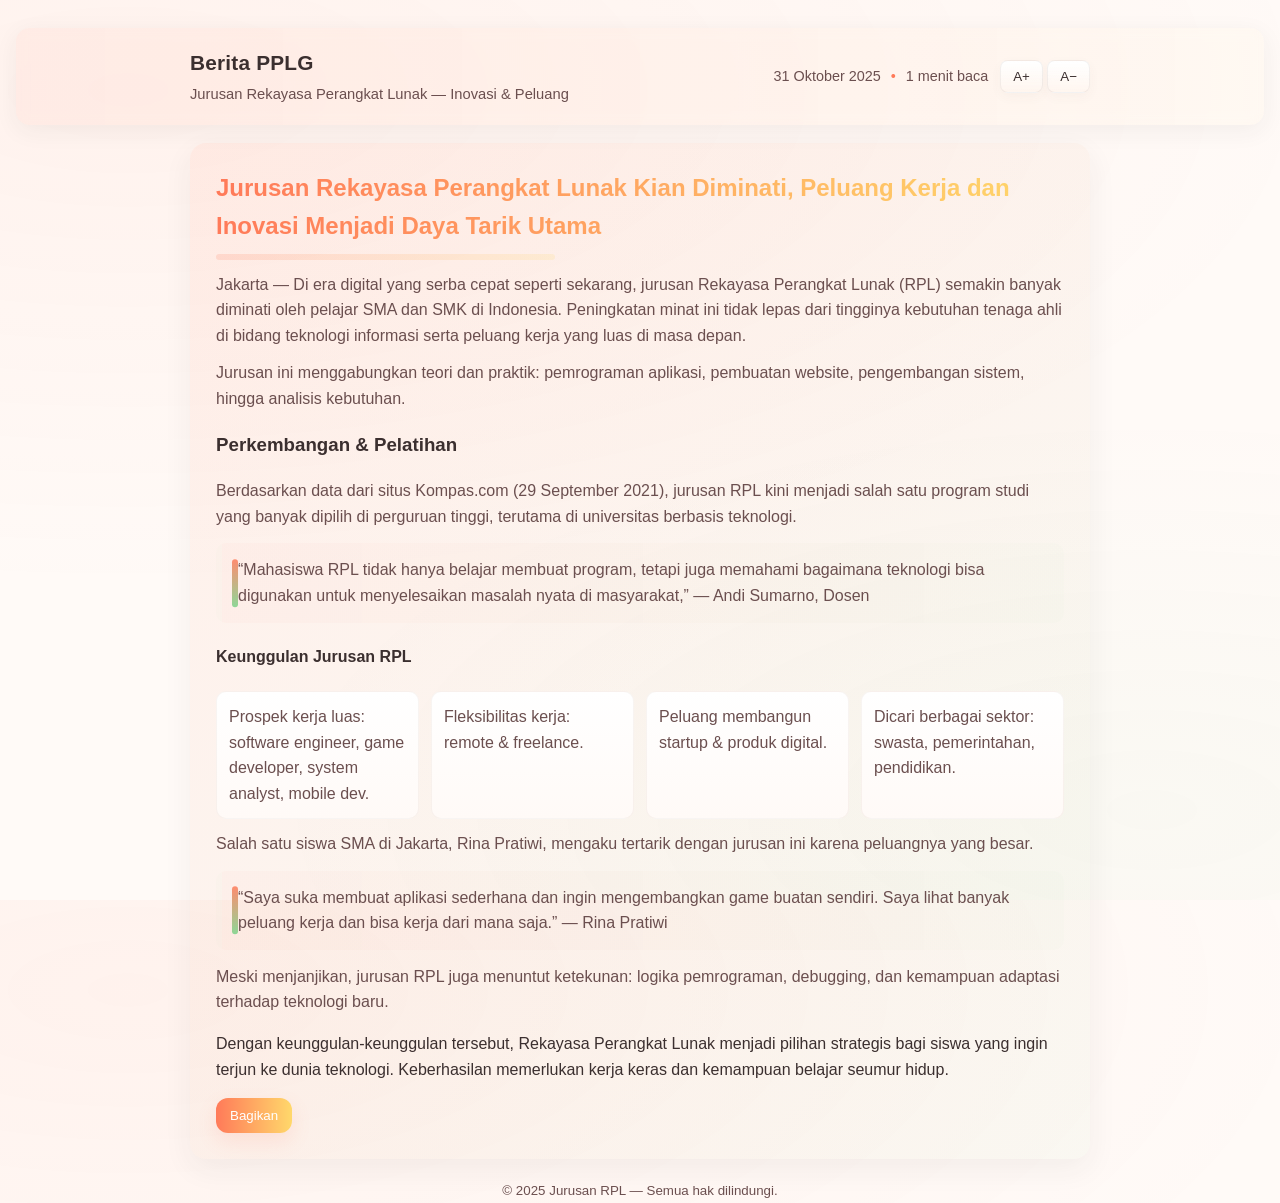
==== index.html @ df76f19e "Update and rename Berita.html to index.html" ====
<!DOCTYPE html>
<html lang="id">
  <head>
    <meta charset="UTF-8" />
    <meta name="viewport" content="width=device-width, initial-scale=1.0" />
    <meta name="description" content="Berita tentang jurusan Rekayasa Perangkat Lunak (RPL)." />
    <title>Berita PPLG - Rekayasa Perangkat Lunak</title>

    <link rel="stylesheet" href="Berita.css" />
  </head>
  <body>
    <header class="site-header">
      <div class="container header-inner">
        <div class="brand">
          <h1>Berita PPLG</h1>
          <p class="tagline">Jurusan Rekayasa Perangkat Lunak — Inovasi & Peluang</p>
        </div>
        <div class="meta-controls">
          <div id="publish-info" class="publish-info" aria-live="polite">
            <time datetime="2025-10-31">31 Oktober 2025</time>
            <span class="dot">•</span>
            <span id="reading-time">—</span>
          </div>
          <div class="controls">
            <button id="zoom-in" class="btn">A+</button>
            <button id="zoom-out" class="btn">A−</button>
          </div>
        </div>
      </div>
    </header>

    <main class="container">
      <article class="news-article" id="Berita" lang="id">
        <header class="article-header">
          <h2>
            Jurusan Rekayasa Perangkat Lunak Kian Diminati, Peluang Kerja dan
            Inovasi Menjadi Daya Tarik Utama
          </h2>
        </header>

        <section id="Kepala-Berita" class="lead">
          <p>
            Jakarta — Di era digital yang serba cepat seperti sekarang, jurusan
            Rekayasa Perangkat Lunak (RPL) semakin banyak diminati oleh pelajar
            SMA dan SMK di Indonesia. Peningkatan minat ini tidak lepas dari
            tingginya kebutuhan tenaga ahli di bidang teknologi informasi serta
            peluang kerja yang luas di masa depan.
          </p>
          <p>
            Jurusan ini menggabungkan teori dan praktik: pemrograman aplikasi,
            pembuatan website, pengembangan sistem, hingga analisis kebutuhan.
          </p>
        </section>

        <section id="Isi-Berita" class="content">
          <h3>Perkembangan & Pelatihan</h3>
          <p>
            Berdasarkan data dari situs Kompas.com (29 September 2021), jurusan
            RPL kini menjadi salah satu program studi yang banyak dipilih di
            perguruan tinggi, terutama di universitas berbasis teknologi.
          </p>

          <blockquote>
            “Mahasiswa RPL tidak hanya belajar membuat program, tetapi juga
            memahami bagaimana teknologi bisa digunakan untuk menyelesaikan
            masalah nyata di masyarakat,” — Andi Sumarno, Dosen
          </blockquote>

          <h4>Keunggulan Jurusan RPL</h4>
          <ul class="features-grid">
            <li>Prospek kerja luas: software engineer, game developer, system analyst, mobile dev.</li>
            <li>Fleksibilitas kerja: remote & freelance.</li>
            <li>Peluang membangun startup & produk digital.</li>
            <li>Dicari berbagai sektor: swasta, pemerintahan, pendidikan.</li>
          </ul>

          <p>
            Salah satu siswa SMA di Jakarta, Rina Pratiwi, mengaku tertarik
            dengan jurusan ini karena peluangnya yang besar.
          </p>

          <blockquote class="testimonial">
            “Saya suka membuat aplikasi sederhana dan ingin mengembangkan game
            buatan sendiri. Saya lihat banyak peluang kerja dan bisa kerja dari
            mana saja.” — Rina Pratiwi
          </blockquote>

          <p>
            Meski menjanjikan, jurusan RPL juga menuntut ketekunan: logika
            pemrograman, debugging, dan kemampuan adaptasi terhadap teknologi
            baru.
          </p>
        </section>

        <footer id="Ekor-Berita" class="article-footer">
          <p>
            Dengan keunggulan-keunggulan tersebut, Rekayasa Perangkat Lunak
            menjadi pilihan strategis bagi siswa yang ingin terjun ke dunia
            teknologi. Keberhasilan memerlukan kerja keras dan kemampuan belajar
            seumur hidup.
          </p>
          <div class="share">
            <button id="share-btn" class="btn">Bagikan</button>
          </div>
        </footer>
      </article>
    </main>

    <footer class="site-footer">
      <div class="container">
        <small>© 2025 Jurusan RPL — Semua hak dilindungi.</small>
      </div>
    </footer>

    <script src="Berita.js"></script>
  </body>
</html>
---- Berita.css ----
:root{
  --brown-900: #3b2f2f;
  --brown-700: #6b4f4f;
  --brown-500: #8b5e3c;
  --brown-300: #c9a27a;
  --bg: #fffaf7;
  --max-width: 900px;
  --radius: 12px;
  --accent-1: #ff7a59; /* warm orange */
  --accent-2: #ffd86b; /* warm yellow */
  --accent-3: #7bd389; /* green */
  --card-gradient: linear-gradient(135deg, rgba(255,122,89,0.08), rgba(123,211,137,0.04));
  --glass: rgba(255,255,255,0.6);
}

/* Base */
*{box-sizing:border-box}
html,body{height:100%}
body{
  margin:0;
  font-family: Inter, "Segoe UI", Roboto, "Helvetica Neue", Arial, sans-serif;
  background: radial-gradient(1200px 500px at 10% 10%, rgba(255,122,89,0.06), transparent),
              radial-gradient(900px 400px at 90% 90%, rgba(123,211,137,0.04), transparent),
              var(--bg);
  color:var(--brown-900);
  -webkit-font-smoothing:antialiased;
  line-height:1.6;
  padding:28px 16px;
  transition: background-color .4s ease;
}

/* Smooth transitions */
* { transition: color .22s ease, background-color .28s ease, box-shadow .25s ease, transform .18s ease; }

/* Layout */
.container{max-width:var(--max-width);margin:0 auto}
.site-header{
  padding:18px 0;
  background: linear-gradient(90deg, rgba(255,122,89,0.06), rgba(255,216,107,0.03));
  border-radius:14px;
  box-shadow: 0 6px 24px rgba(59,47,47,0.06);
  backdrop-filter: blur(6px);
  transform: translateY(-6px);
  opacity:0;
  transition: transform .6s cubic-bezier(.2,.9,.3,1), opacity .6s;
}
.site-header.is-visible{ transform:none; opacity:1; }

.header-inner{display:flex;justify-content:space-between;align-items:center;gap:16px}
.brand h1{margin:0;font-size:1.3rem;color:var(--brown-900); letter-spacing:0.2px}
.tagline{margin:4px 0 0;color:var(--brown-700);font-size:.92rem}

/* Accent dot animated */
.dot{
  margin:0 6px;
  color:var(--accent-1);
  display:inline-block;
  transform: translateY(0);
}
.dot.pulse{ animation: pulse 2s infinite; }
@keyframes pulse {
  0% { transform: scale(1); opacity:1; }
  50% { transform: scale(1.15); opacity:.75; }
  100% { transform: scale(1); opacity:1; }
}

/* Controls */
.meta-controls{display:flex;gap:12px;align-items:center}
.publish-info{font-size:.9rem;color:var(--brown-700)}
.controls .btn{
  padding:8px 12px;border-radius:8px;border:1px solid rgba(59,47,47,0.06);
  background: linear-gradient(180deg,#fff,#fff0);
  color:var(--brown-900);cursor:pointer;
  box-shadow: 0 4px 12px rgba(107,79,79,0.04);
}
.controls .btn:hover{ transform: translateY(-2px); box-shadow:0 10px 24px rgba(123,211,137,0.06); }

/* Article card */
.news-article{
  margin-top:18px;
  background: linear-gradient(180deg, rgba(255,255,255,0.8), rgba(255,250,245,0.9));
  padding:26px;border-radius:16px;
  box-shadow:0 10px 30px rgba(59,47,47,0.06);
  background-image: var(--card-gradient);
  transform: translateY(6px);
  opacity:0;
  transition: transform .6s cubic-bezier(.2,.9,.3,1), opacity .6s;
}
.news-article.is-visible{ transform:none; opacity:1; }

.article-header h2{
  margin:0 0 12px;font-size:1.5rem;color:var(--brown-900);
  background: linear-gradient(90deg, var(--accent-1), var(--accent-2));
  -webkit-background-clip: text; background-clip: text; color: transparent;
  display:inline-block;
  position:relative;
}
.article-header h2::after{
  content:""; display:block; height:6px; width:40%; border-radius:6px; margin-top:8px;
  background: linear-gradient(90deg,var(--accent-1),var(--accent-2));
  opacity:.18;
}

/* Lead & content */
.lead p{margin:0 0 12px;color:var(--brown-700)}
.content h3{margin-top:18px;color:var(--brown-900)}
.content p{margin:10px 0;color:var(--brown-700)}

/* Links */
a, a:visited { color:var(--accent-1); text-decoration:none; position:relative; }
a::after{
  content:""; position:absolute; left:0; bottom:-2px; height:2px; width:0;
  background: linear-gradient(90deg,var(--accent-1),var(--accent-2)); transition: width .28s ease;
}
a:hover::after{ width:100%; }

/* Quote */
blockquote{
  margin:14px 0;padding:14px 16px;border-left:6px solid transparent;
  border-radius:10px;color:var(--brown-700);
  background: linear-gradient(90deg, rgba(255,250,245,0.9), rgba(255,255,255,0.92));
  background-image: linear-gradient(90deg, rgba(255,122,89,0.03), rgba(123,211,137,0.02));
  position:relative; overflow:hidden;
}
blockquote::before{
  content:""; position:absolute; left:10px; top:50%; transform:translateY(-50%);
  height:60%; width:6px; border-radius:4px;
  background: linear-gradient(180deg,var(--accent-1),var(--accent-3));
  opacity:.85;
}

/* Feature grid */
.features-grid{list-style:none;padding:0;margin:12px 0;display:grid;grid-template-columns:repeat(auto-fit,minmax(200px,1fr));gap:12px}
.features-grid li{
  background:linear-gradient(180deg,#fff,#fffaf7);
  padding:12px;border-radius:10px;border:1px solid rgba(139,94,60,0.06);
  color:var(--brown-700);
  transform-origin:center; will-change:transform;
}
.features-grid li:hover{ transform: translateY(-6px) rotateZ(-0.5deg); box-shadow:0 14px 30px rgba(107,79,79,0.06); }

/* Share button */
.share .btn{
  padding:10px 14px;border-radius:12px;
  background: linear-gradient(90deg,var(--accent-1),var(--accent-2));
  color:#fff;border:none; cursor:pointer;
  box-shadow: 0 8px 20px rgba(255,122,89,0.14);
}
.share .btn:hover{ transform: translateY(-4px) scale(1.02); box-shadow:0 18px 40px rgba(255,122,89,0.18); }

/* Footer */
.site-footer{margin-top:18px;text-align:center;color:var(--brown-700)}

/* Small animations */
@keyframes floatIn {
  from { transform: translateY(18px); opacity:0; }
  to { transform: translateY(0); opacity:1; }
}
/* Accessibility focus */
button:focus, a:focus { outline:3px solid rgba(139,94,60,0.12); outline-offset:3px; }

/* Responsive */
@media (max-width:600px){
  .header-inner{flex-direction:column;align-items:flex-start}
  .brand h1{font-size:1.1rem}
}
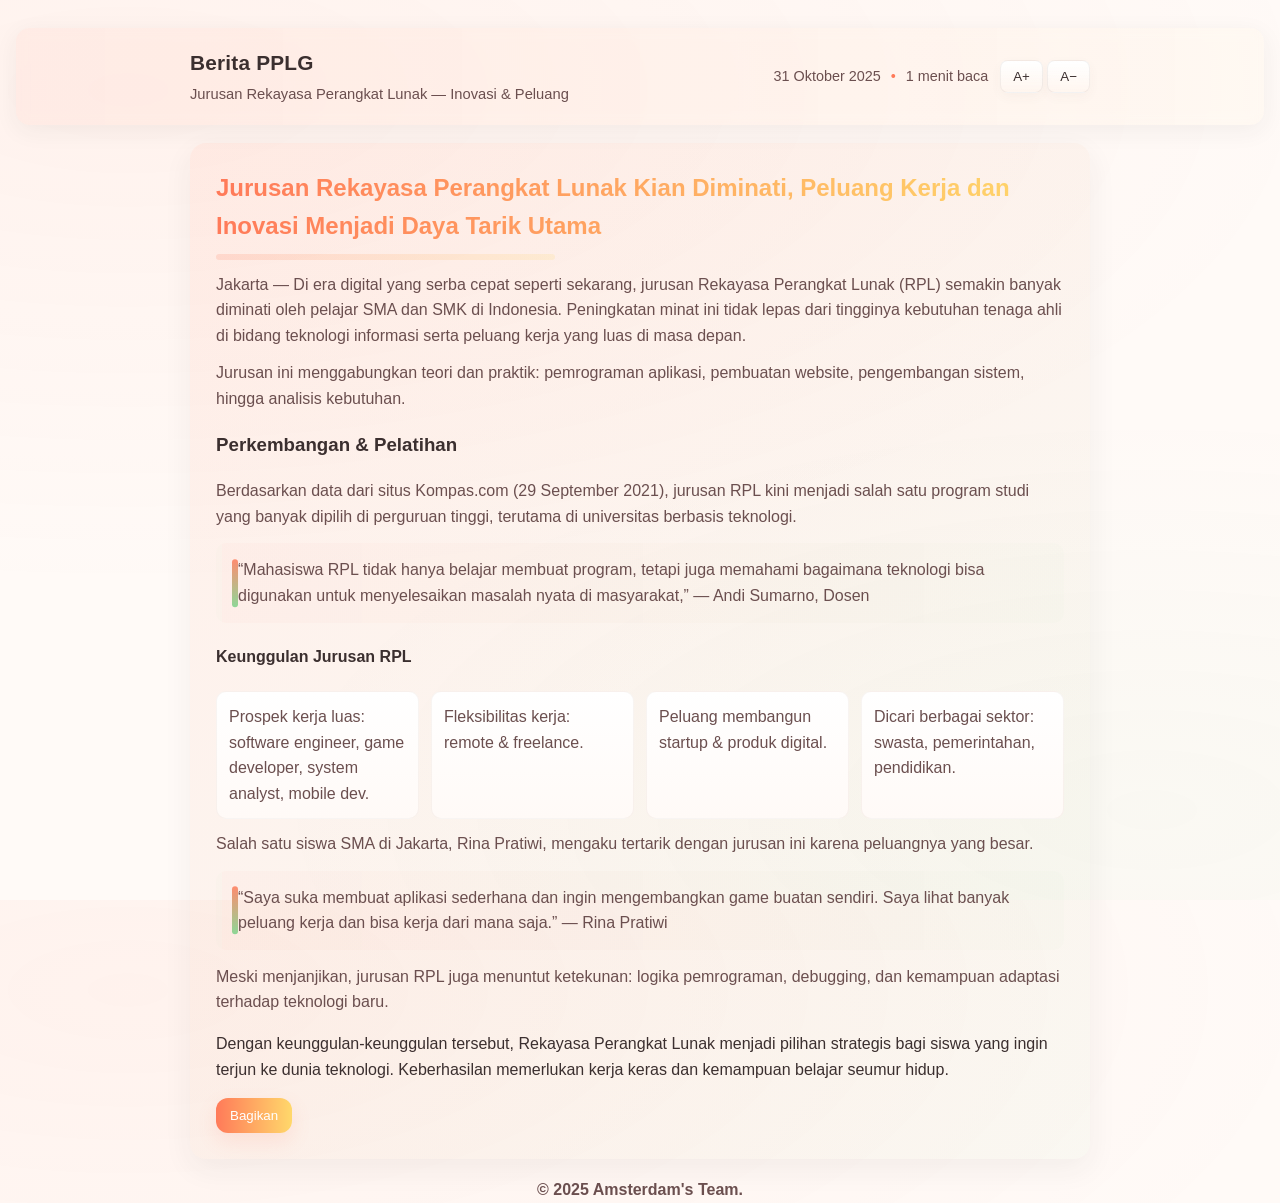
==== commit be7d595c: "Update index.html" ====
--- a/index.html
+++ b/index.html
@@ -108,10 +108,12 @@
 
     <footer class="site-footer">
       <div class="container">
-        <small>© 2025 Jurusan RPL — Semua hak dilindungi.</small>
+        <strong>© 2025 Amsterdam's Team.</strong>
       </div>
     </footer>
 
     <script src="Berita.js"></script>
   </body>
 </html>
+
+
